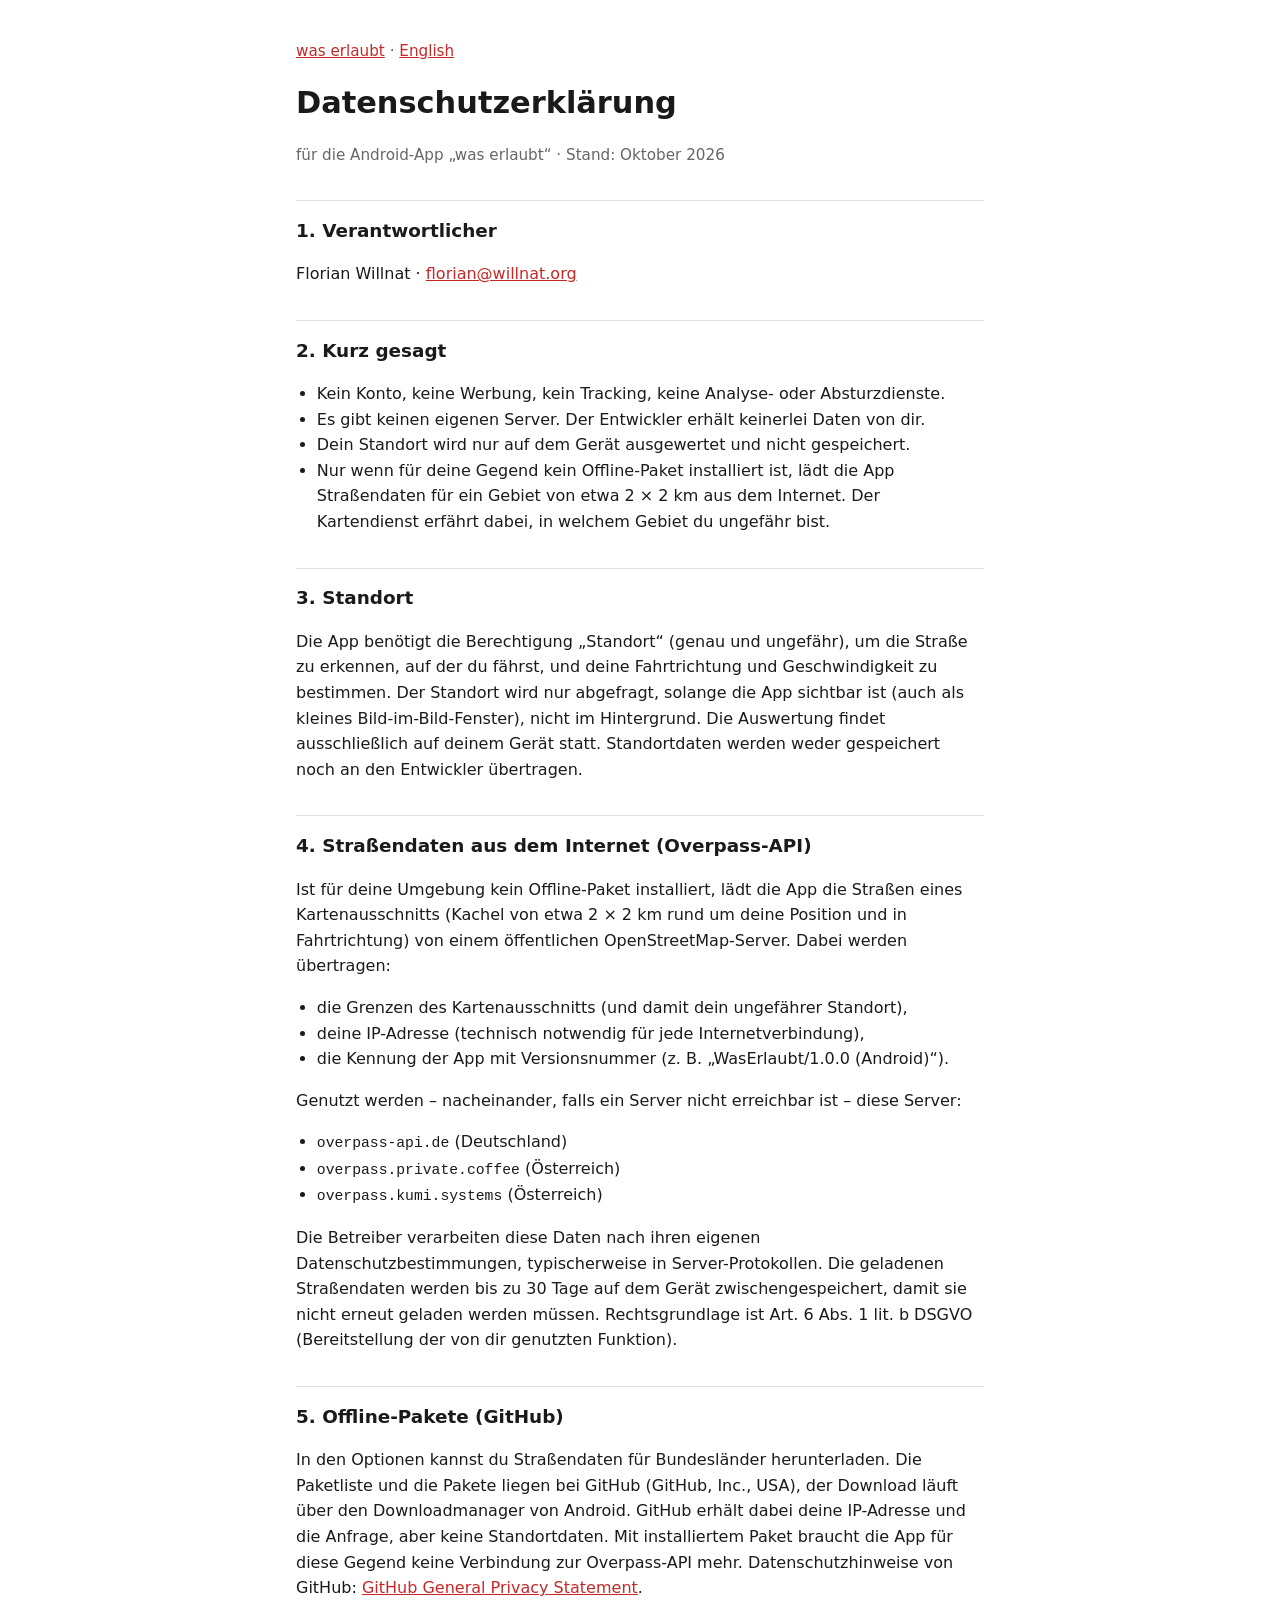
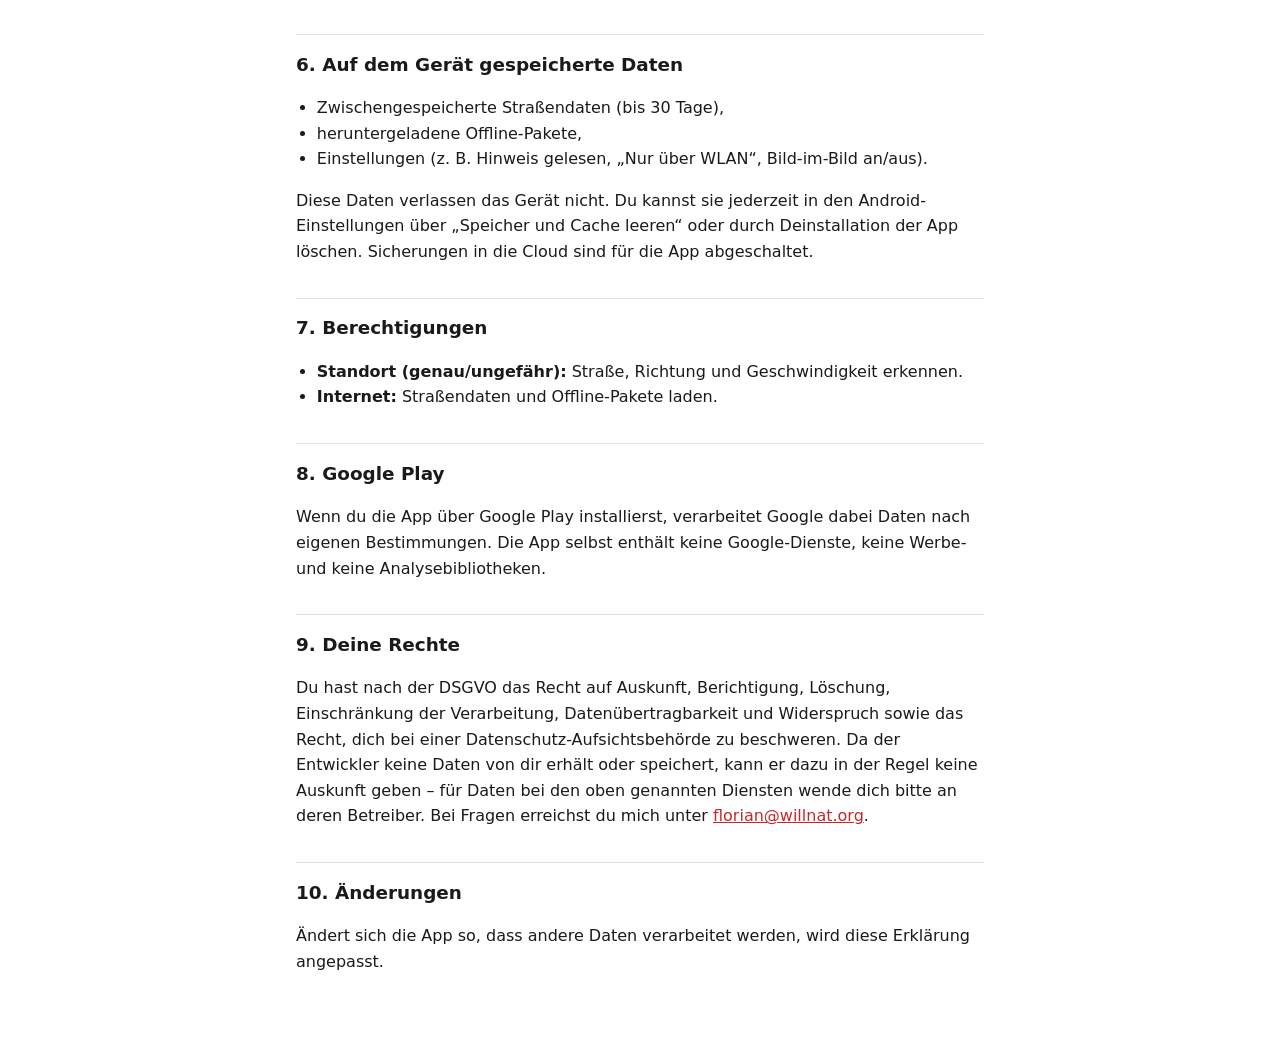
==== docs/datenschutz.html @ eaea64cd "Play-Store-Vorbereitung: Version 1.0.0, Upload-Signatur, Store-Texte, Grafiken, Datenschutzerklärung" ====
<!doctype html>
<html lang="de">
<head>
<meta charset="utf-8">
<meta name="viewport" content="width=device-width, initial-scale=1">
<title>Datenschutzerklärung – was erlaubt</title>
<link rel="stylesheet" href="style.css">
</head>
<body>
<main>
<p class="nav"><a href="./">was erlaubt</a> · <a href="privacy.html">English</a></p>
<h1>Datenschutzerklärung</h1>
<p class="meta">für die Android-App „was erlaubt“ · Stand: Oktober 2026</p>

<h2>1. Verantwortlicher</h2>
<p>Florian Willnat · <a href="mailto:florian@willnat.org">florian@willnat.org</a></p>

<h2>2. Kurz gesagt</h2>
<ul>
  <li>Kein Konto, keine Werbung, kein Tracking, keine Analyse- oder Absturzdienste.</li>
  <li>Es gibt keinen eigenen Server. Der Entwickler erhält keinerlei Daten von dir.</li>
  <li>Dein Standort wird nur auf dem Gerät ausgewertet und nicht gespeichert.</li>
  <li>Nur wenn für deine Gegend kein Offline-Paket installiert ist, lädt die App Straßendaten
      für ein Gebiet von etwa 2 × 2 km aus dem Internet. Der Kartendienst erfährt dabei, in welchem
      Gebiet du ungefähr bist.</li>
</ul>

<h2>3. Standort</h2>
<p>Die App benötigt die Berechtigung „Standort“ (genau und ungefähr), um die Straße zu erkennen, auf der
du fährst, und deine Fahrtrichtung und Geschwindigkeit zu bestimmen. Der Standort wird nur abgefragt,
solange die App sichtbar ist (auch als kleines Bild-im-Bild-Fenster), nicht im Hintergrund. Die
Auswertung findet ausschließlich auf deinem Gerät statt. Standortdaten werden weder gespeichert noch an
den Entwickler übertragen.</p>

<h2>4. Straßendaten aus dem Internet (Overpass-API)</h2>
<p>Ist für deine Umgebung kein Offline-Paket installiert, lädt die App die Straßen eines Kartenausschnitts
(Kachel von etwa 2 × 2 km rund um deine Position und in Fahrtrichtung) von einem öffentlichen
OpenStreetMap-Server. Dabei werden übertragen:</p>
<ul>
  <li>die Grenzen des Kartenausschnitts (und damit dein ungefährer Standort),</li>
  <li>deine IP-Adresse (technisch notwendig für jede Internetverbindung),</li>
  <li>die Kennung der App mit Versionsnummer (z. B. „WasErlaubt/1.0.0 (Android)“).</li>
</ul>
<p>Genutzt werden – nacheinander, falls ein Server nicht erreichbar ist – diese Server:</p>
<ul>
  <li><code>overpass-api.de</code> (Deutschland)</li>
  <li><code>overpass.private.coffee</code> (Österreich)</li>
  <li><code>overpass.kumi.systems</code> (Österreich)</li>
</ul>
<p>Die Betreiber verarbeiten diese Daten nach ihren eigenen Datenschutzbestimmungen, typischerweise in
Server-Protokollen. Die geladenen Straßendaten werden bis zu 30 Tage auf dem Gerät zwischengespeichert,
damit sie nicht erneut geladen werden müssen. Rechtsgrundlage ist Art. 6 Abs. 1 lit. b DSGVO
(Bereitstellung der von dir genutzten Funktion).</p>

<h2>5. Offline-Pakete (GitHub)</h2>
<p>In den Optionen kannst du Straßendaten für Bundesländer herunterladen. Die Paketliste und die Pakete
liegen bei GitHub (GitHub, Inc., USA), der Download läuft über den Downloadmanager von Android. GitHub
erhält dabei deine IP-Adresse und die Anfrage, aber keine Standortdaten. Mit installiertem Paket braucht
die App für diese Gegend keine Verbindung zur Overpass-API mehr. Datenschutzhinweise von GitHub:
<a href="https://docs.github.com/de/site-policy/privacy-policies/github-general-privacy-statement">GitHub General Privacy Statement</a>.</p>

<h2>6. Auf dem Gerät gespeicherte Daten</h2>
<ul>
  <li>Zwischengespeicherte Straßendaten (bis 30 Tage),</li>
  <li>heruntergeladene Offline-Pakete,</li>
  <li>Einstellungen (z. B. Hinweis gelesen, „Nur über WLAN“, Bild-im-Bild an/aus).</li>
</ul>
<p>Diese Daten verlassen das Gerät nicht. Du kannst sie jederzeit in den Android-Einstellungen über
„Speicher und Cache leeren“ oder durch Deinstallation der App löschen. Sicherungen in die Cloud sind
für die App abgeschaltet.</p>

<h2>7. Berechtigungen</h2>
<ul>
  <li><strong>Standort (genau/ungefähr):</strong> Straße, Richtung und Geschwindigkeit erkennen.</li>
  <li><strong>Internet:</strong> Straßendaten und Offline-Pakete laden.</li>
</ul>

<h2>8. Google Play</h2>
<p>Wenn du die App über Google Play installierst, verarbeitet Google dabei Daten nach eigenen
Bestimmungen. Die App selbst enthält keine Google-Dienste, keine Werbe- und keine Analysebibliotheken.</p>

<h2>9. Deine Rechte</h2>
<p>Du hast nach der DSGVO das Recht auf Auskunft, Berichtigung, Löschung, Einschränkung der Verarbeitung,
Datenübertragbarkeit und Widerspruch sowie das Recht, dich bei einer Datenschutz-Aufsichtsbehörde zu
beschweren. Da der Entwickler keine Daten von dir erhält oder speichert, kann er dazu in der Regel keine
Auskunft geben – für Daten bei den oben genannten Diensten wende dich bitte an deren Betreiber. Bei
Fragen erreichst du mich unter <a href="mailto:florian@willnat.org">florian@willnat.org</a>.</p>

<h2>10. Änderungen</h2>
<p>Ändert sich die App so, dass andere Daten verarbeitet werden, wird diese Erklärung angepasst.</p>
</main>
</body>
</html>
---- docs/style.css ----
:root { --bg: #ffffff; --fg: #1a1a1a; --muted: #666; --accent: #c62828; --line: #e0e0e0; }
@media (prefers-color-scheme: dark) {
  :root { --bg: #000000; --fg: #ececec; --muted: #9e9e9e; --accent: #ef5350; --line: #333; }
}
* { box-sizing: border-box; }
body { margin: 0; background: var(--bg); color: var(--fg);
  font: 16px/1.6 system-ui, -apple-system, "Segoe UI", Roboto, sans-serif; }
main { max-width: 720px; margin: 0 auto; padding: 24px 16px 64px; }
h1 { font-size: 1.9rem; margin: 0.4em 0 0.2em; }
h2 { font-size: 1.15rem; margin: 1.8em 0 0.4em; padding-top: 0.8em; border-top: 1px solid var(--line); }
a { color: var(--accent); }
.meta, .nav { color: var(--muted); font-size: 0.95rem; }
code { font-size: 0.92em; }
ul { padding-left: 1.3em; }
.hero { display: flex; align-items: center; gap: 20px; margin: 16px 0 8px; }
.hero img { width: 96px; height: 96px; border-radius: 22px; }
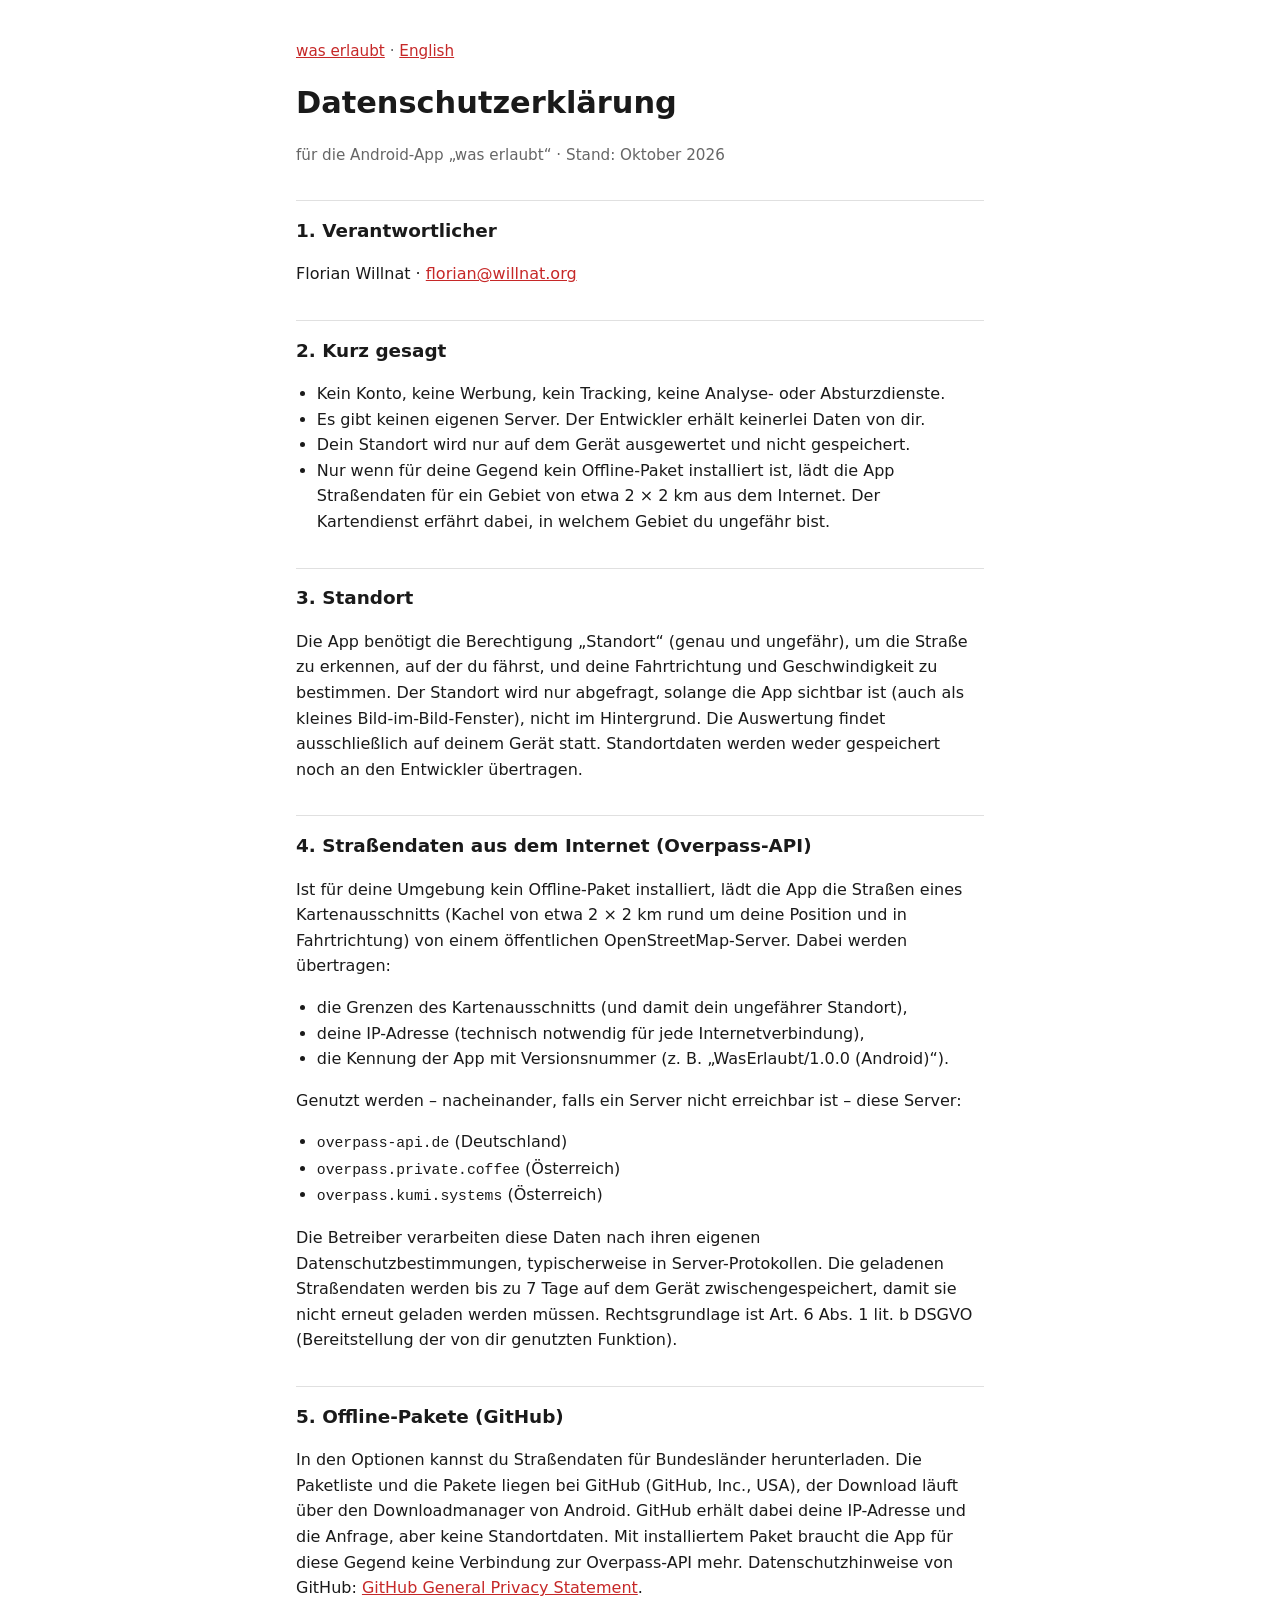
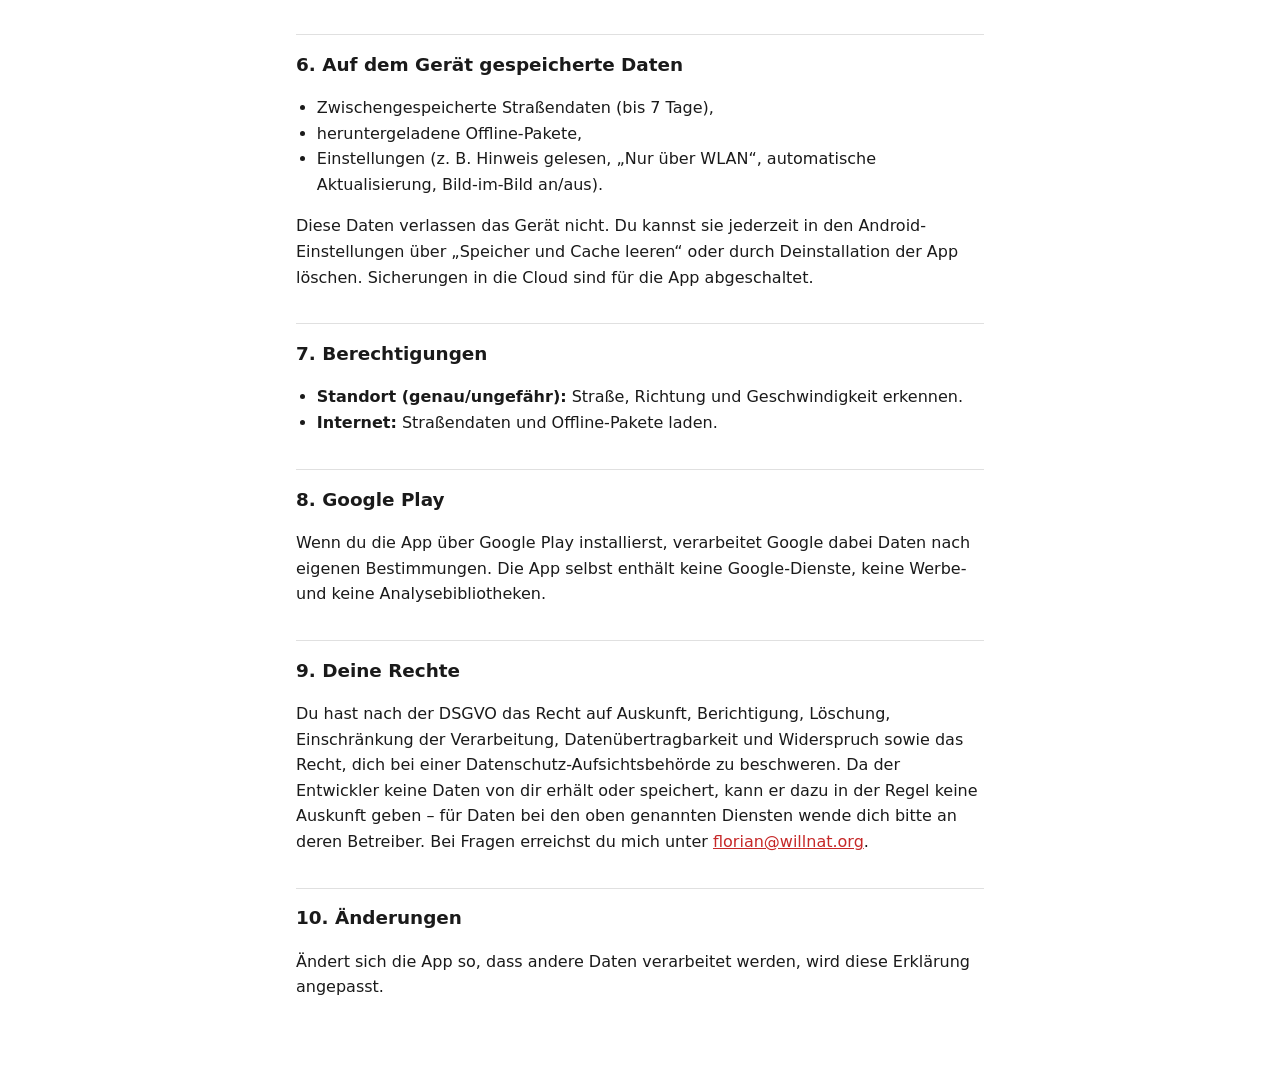
==== commit c790427e: "1.0.1: Offline-Karten automatisch aktualisieren, Online-Cache 7 statt 30 Tage - Beim Start (höchsten" ====
--- a/docs/datenschutz.html
+++ b/docs/datenschutz.html
@@ -48,7 +48,7 @@
   <li><code>overpass.kumi.systems</code> (Österreich)</li>
 </ul>
 <p>Die Betreiber verarbeiten diese Daten nach ihren eigenen Datenschutzbestimmungen, typischerweise in
-Server-Protokollen. Die geladenen Straßendaten werden bis zu 30 Tage auf dem Gerät zwischengespeichert,
+Server-Protokollen. Die geladenen Straßendaten werden bis zu 7 Tage auf dem Gerät zwischengespeichert,
 damit sie nicht erneut geladen werden müssen. Rechtsgrundlage ist Art. 6 Abs. 1 lit. b DSGVO
 (Bereitstellung der von dir genutzten Funktion).</p>
 
@@ -61,9 +61,9 @@
 
 <h2>6. Auf dem Gerät gespeicherte Daten</h2>
 <ul>
-  <li>Zwischengespeicherte Straßendaten (bis 30 Tage),</li>
+  <li>Zwischengespeicherte Straßendaten (bis 7 Tage),</li>
   <li>heruntergeladene Offline-Pakete,</li>
-  <li>Einstellungen (z. B. Hinweis gelesen, „Nur über WLAN“, Bild-im-Bild an/aus).</li>
+  <li>Einstellungen (z. B. Hinweis gelesen, „Nur über WLAN“, automatische Aktualisierung, Bild-im-Bild an/aus).</li>
 </ul>
 <p>Diese Daten verlassen das Gerät nicht. Du kannst sie jederzeit in den Android-Einstellungen über
 „Speicher und Cache leeren“ oder durch Deinstallation der App löschen. Sicherungen in die Cloud sind
